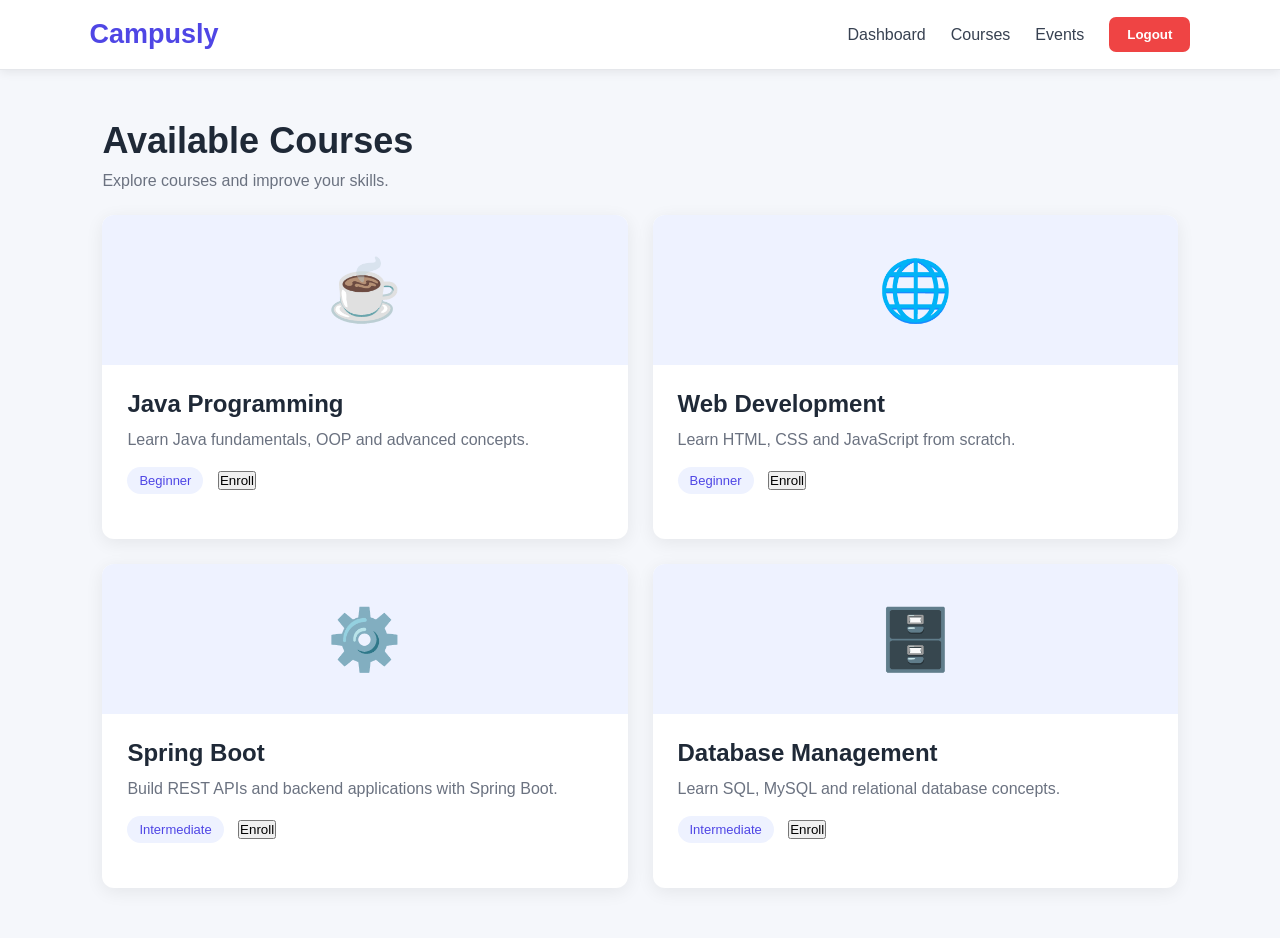
==== src/main/resources/static/courses.html @ 7990bd0c "completed student functionality" ====
<!DOCTYPE html>
<html lang="en">
<head>
    <meta charset="UTF-8">
    <meta name="viewport" content="width=device-width, initial-scale=1.0">
    <title>Campusly - Courses</title>
    <link rel="stylesheet" href="css/style.css">
</head>
<body>

<nav class="navbar">

    <div class="logo">Campusly</div>

    <div class="nav-links">
        <a href="dashboard.html">Dashboard</a>
        <a href="courses.html">Courses</a>
        <a href="events.html">Events</a>
        <button onclick="logout()" class="logout-btn">Logout</button>
    </div>

</nav>

<section class="page-section">

    <h1>Available Courses</h1>

    <p class="section-description">
        Explore courses and improve your skills.
    </p>

    <div class="course-container">

        <div class="course-card">
            <div class="course-image">☕</div>
            <div class="course-content">
                <h2>Java Programming</h2>
                <p>Learn Java fundamentals, OOP and advanced concepts.</p>
                <span>Beginner</span>
                <button class="primary-btn" onclick="enroll('Java Programming')">
                    Enroll
                </button>
            </div>
        </div>

        <div class="course-card">
            <div class="course-image">🌐</div>
            <div class="course-content">
                <h2>Web Development</h2>
                <p>Learn HTML, CSS and JavaScript from scratch.</p>
                <span>Beginner</span>
                <button class="primary-btn" onclick="enroll('Web Development')">
                    Enroll
                </button>
            </div>
        </div>

        <div class="course-card">
            <div class="course-image">⚙️</div>
            <div class="course-content">
                <h2>Spring Boot</h2>
                <p>Build REST APIs and backend applications with Spring Boot.</p>
                <span>Intermediate</span>
                <button class="primary-btn" onclick="enroll('Spring Boot')">
                    Enroll
                </button>
            </div>
        </div>

        <div class="course-card">
            <div class="course-image">🗄️</div>
            <div class="course-content">
                <h2>Database Management</h2>
                <p>Learn SQL, MySQL and relational database concepts.</p>
                <span>Intermediate</span>
                <button class="primary-btn" onclick="enroll('Database Management')">
                    Enroll
                </button>
            </div>
        </div>

    </div>

</section>

<script src="js/courses.js"></script>

</body>
</html>
---- src/main/resources/static/css/style.css ----
* {
    margin: 0;
    padding: 0;
    box-sizing: border-box;
}

body {
    font-family: Arial, sans-serif;
    background: #f5f7fb;
    color: #1f2937;
}

/* =========================
   NAVBAR
========================= */

.navbar,
.dashboard-navbar {
    height: 70px;
    padding: 0 7%;
    display: flex;
    align-items: center;
    justify-content: space-between;
    background: white;
    border-bottom: 1px solid #e5e7eb;
    box-shadow: 0 2px 10px rgba(0, 0, 0, 0.08);
}

.logo {
    font-size: 27px;
    font-weight: bold;
    color: #4f46e5;
}

.nav-links {
    display: flex;
    align-items: center;
    gap: 25px;
}

.nav-links a {
    text-decoration: none;
    color: #374151;
    font-weight: 500;
}

.nav-links a:hover {
    color: #4f46e5;
}

.login-btn {
    background: #4f46e5;
    color: white !important;
    padding: 10px 20px;
    border-radius: 7px;
}

.login-btn:hover {
    background: #4338ca;
}

/* =========================
   BUTTONS
========================= */

.btn {
    display: inline-block;
    padding: 11px 22px;
    border: none;
    border-radius: 8px;
    background: #2563eb;
    color: white;
    text-decoration: none;
    cursor: pointer;
    font-size: 15px;
    font-weight: 600;
}

.btn:hover {
    background: #1d4ed8;
}

.btn-outline {
    background: white;
    color: #2563eb;
    border: 1px solid #2563eb;
}

.btn-outline:hover {
    background: #2563eb;
    color: white;
}

.btn-large {
    padding: 14px 28px;
    font-size: 16px;
}

.btn-full {
    width: 100%;
}

.btn-danger {
    background: #dc2626;
}

.btn-danger:hover {
    background: #b91c1c;
}

/* =========================
   NAV RIGHT
========================= */

.nav-right,
.nav-buttons {
    display: flex;
    align-items: center;
    gap: 12px;
}

/* =========================
   ROLE BADGE
========================= */

.role-badge {
    display: inline-block;
    padding: 6px 12px;
    background: #dbeafe;
    color: #2563eb;
    border-radius: 20px;
    font-size: 13px;
    font-weight: bold;
}

/* =========================
   LOGOUT
========================= */

.logout-btn {
    background: #ef4444;
    color: white;
    border: none;
    padding: 10px 18px;
    border-radius: 7px;
    cursor: pointer;
    font-weight: bold;
}

.logout-btn:hover {
    background: #dc2626;
}

/* =========================
   HERO
========================= */

.hero {
    min-height: 560px;
    display: flex;
    align-items: center;
    justify-content: space-between;
    padding: 60px 8%;
    gap: 50px;
}

.hero-content {
    max-width: 650px;
}

.badge {
    display: inline-block;
    padding: 8px 14px;
    background: #dbeafe;
    color: #2563eb;
    border-radius: 20px;
    margin-bottom: 20px;
    font-size: 14px;
    font-weight: 600;
}

.hero-content h1 {
    font-size: 58px;
    line-height: 1.1;
    margin-bottom: 20px;
}

.hero-content h1 span {
    color: #4f46e5;
}

.hero-content p {
    font-size: 19px;
    line-height: 1.7;
    color: #6b7280;
    margin-bottom: 30px;
}

.hero-buttons {
    display: flex;
    gap: 15px;
}

.hero-card {
    width: 330px;
    background: white;
    padding: 50px 30px;
    text-align: center;
    border-radius: 20px;
    box-shadow: 0 10px 35px rgba(0, 0, 0, 0.1);
}

.hero-icon {
    font-size: 70px;
    margin-bottom: 20px;
}

.hero-card h2 {
    margin-bottom: 15px;
}

.hero-card p {
    color: #6b7280;
    line-height: 1.5;
}

/* =========================
   FEATURES
========================= */

.features {
    padding: 70px 8%;
    background: white;
    text-align: center;
}

.features h2 {
    font-size: 35px;
    margin-bottom: 40px;
}

.feature-container {
    display: grid;
    grid-template-columns: repeat(4, 1fr);
    gap: 25px;
}

.feature-card {
    background: #f8fafc;
    padding: 30px 20px;
    border-radius: 12px;
    text-decoration: none;
    color: inherit;
    transition: 0.3s;
}

.feature-card:hover {
    transform: translateY(-5px);
    box-shadow: 0 8px 25px rgba(0, 0, 0, 0.08);
}

.feature-icon {
    font-size: 40px;
    margin-bottom: 15px;
}

.feature-card h3 {
    margin-bottom: 10px;
}

.feature-card p {
    color: #6b7280;
    line-height: 1.5;
}

/* =========================
   AUTH
========================= */

.auth-page {
    min-height: 100vh;
    display: flex;
    justify-content: center;
    align-items: center;
    padding: 20px;
}

.auth-container {
    width: 100%;
    max-width: 450px;
}

.auth-card {
    width: 100%;
    background: white;
    padding: 40px;
    border-radius: 15px;
    box-shadow: 0 10px 35px rgba(0, 0, 0, 0.1);
}

.auth-logo {
    font-size: 26px;
    font-weight: bold;
    text-align: center;
    color: #4f46e5;
    margin-bottom: 25px;
}

.auth-card h1 {
    text-align: center;
    margin-bottom: 10px;
}

.auth-card > p {
    text-align: center;
    color: #6b7280;
    margin-bottom: 25px;
}

.auth-subtitle {
    text-align: center;
    color: #6b7280;
    margin-bottom: 30px;
}

/* =========================
   FORM
========================= */

.form-group {
    margin-bottom: 18px;
}

.form-group label,
.auth-card label {
    display: block;
    margin: 15px 0 7px;
    font-weight: 600;
}

.form-group input,
.form-group select,
.auth-card input,
.auth-card select {
    width: 100%;
    padding: 12px;
    border: 1px solid #d1d5db;
    border-radius: 7px;
    font-size: 15px;
    background: white;
}

.form-group input:focus,
.form-group select:focus,
.auth-card input:focus,
.auth-card select:focus {
    outline: none;
    border-color: #4f46e5;
}

.full-btn {
    width: 100%;
    margin-top: 20px;
}

.auth-link {
    margin-top: 20px;
    text-align: center;
    color: #6b7280;
}

.auth-link a {
    color: #4f46e5;
    text-decoration: none;
    font-weight: bold;
}

.back-link {
    display: block;
    text-align: center;
    margin-top: 20px;
    color: #4f46e5;
    text-decoration: none;
}

/* =========================
   MESSAGES
========================= */

.success {
    margin-top: 15px;
    padding: 10px;
    background: #dcfce7;
    color: #166534;
    border-radius: 7px;
}

.error {
    margin-top: 15px;
    padding: 10px;
    background: #fee2e2;
    color: #991b1b;
    border-radius: 7px;
}

/* =========================
   DASHBOARD
========================= */

.dashboard {
    padding: 50px 8%;
}

.dashboard-header {
    margin-bottom: 35px;
}

.dashboard-header h1 {
    margin-bottom: 10px;
}

.dashboard-header p {
    color: #6b7280;
}

.welcome {
    margin-bottom: 40px;
}

.small-text {
    color: #6b7280;
}

/* =========================
   DASHBOARD STATS
========================= */

.stats {
    display: grid;
    grid-template-columns: repeat(4, 1fr);
    gap: 20px;
    margin-bottom: 50px;
}

.stat-card {
    background: white;
    padding: 25px;
    border-radius: 12px;
    box-shadow: 0 3px 15px rgba(0, 0, 0, 0.06);
}

.stat-card strong {
    display: block;
    font-size: 32px;
    color: #4f46e5;
    margin: 10px 0;
}

.stat-card p {
    color: #6b7280;
}

.dashboard-section h2 {
    margin-bottom: 25px;
}

/* =========================
   DASHBOARD CARDS
========================= */

.dashboard-cards {
    display: grid;
    grid-template-columns: repeat(3, 1fr);
    gap: 25px;
}

.dashboard-card {
    background: white;
    padding: 30px;
    border-radius: 14px;
    border: 1px solid #e5e7eb;
}

.card-icon {
    font-size: 35px;
    margin-bottom: 15px;
}

.dashboard-card h2 {
    margin-bottom: 10px;
}

.dashboard-card p {
    color: #6b7280;
    margin-bottom: 20px;
}

/* =========================
   MODULES
========================= */

.container {
    width: 90%;
    max-width: 1200px;
    margin: auto;
    padding: 50px 0;
}

.welcome-section {
    margin-bottom: 45px;
}

.welcome-small {
    font-size: 13px;
    font-weight: bold;
    color: #6b7280;
    margin-bottom: 10px;
}

.welcome-section h1 {
    font-size: 42px;
    margin-bottom: 12px;
}

.welcome-section h1 span {
    color: #4f46e5;
}

.welcome-text {
    color: #6b7280;
    font-size: 17px;
}

.container h2 {
    font-size: 28px;
    margin-bottom: 8px;
}

.section-description {
    color: #6b7280;
    margin-bottom: 25px;
}

.modules-grid {
    display: grid;
    grid-template-columns: repeat(3, 1fr);
    gap: 25px;
}

.campus-modules {
    grid-template-columns: repeat(4, 1fr);
}

.module-card {
    background: white;
    border: 1px solid #e5e7eb;
    border-radius: 15px;
    padding: 25px;
    min-height: 240px;
    cursor: pointer;
    display: flex;
    flex-direction: column;
    transition: 0.2s;
}

.module-card:hover {
    transform: translateY(-7px);
    box-shadow: 0 10px 25px rgba(0, 0, 0, 0.1);
}

.module-icon {
    font-size: 42px;
    margin-bottom: 18px;
}

.module-card h3 {
    font-size: 20px;
    margin-bottom: 10px;
}

.module-card p {
    color: #6b7280;
    line-height: 1.5;
    flex: 1;
}

.module-card button {
    margin-top: 20px;
    width: fit-content;
    padding: 10px 18px;
    border: none;
    border-radius: 7px;
    background: #4f46e5;
    color: white;
    cursor: pointer;
    font-weight: bold;
}

.module-card button:hover {
    background: #4338ca;
}

/* =========================
   COURSES
========================= */

.page-section {
    padding: 50px 8%;
}

.page-section > h1 {
    font-size: 36px;
    margin-bottom: 10px;
}

.course-container {
    display: grid;
    grid-template-columns: repeat(2, 1fr);
    gap: 25px;
}

.course-card {
    background: white;
    border-radius: 12px;
    overflow: hidden;
    box-shadow: 0 4px 18px rgba(0, 0, 0, 0.07);
}

.course-image {
    background: #eef2ff;
    height: 150px;
    display: flex;
    align-items: center;
    justify-content: center;
    font-size: 60px;
}

.course-content {
    padding: 25px;
}

.course-content h2 {
    margin-bottom: 10px;
}

.course-content p {
    color: #6b7280;
    line-height: 1.5;
    margin-bottom: 15px;
}

.course-content span {
    display: inline-block;
    background: #eef2ff;
    color: #4f46e5;
    padding: 6px 12px;
    border-radius: 20px;
    font-size: 13px;
    margin-bottom: 20px;
    margin-right: 10px;
}

/* =========================
   EVENTS
========================= */

.event-container {
    display: grid;
    grid-template-columns: repeat(3, 1fr);
    gap: 25px;
}

.event-card {
    background: white;
    padding: 25px;
    border-radius: 12px;
    box-shadow: 0 4px 18px rgba(0, 0, 0, 0.07);
}

.event-date {
    color: #4f46e5;
    font-weight: bold;
    margin-bottom: 12px;
}

.event-card h2 {
    margin-bottom: 10px;
}

.event-card p {
    color: #6b7280;
    line-height: 1.5;
}

/* =========================
   CONTENT
========================= */

.content-section {
    margin-top: 40px;
    background: white;
    padding: 30px;
    border-radius: 14px;
}

.profile-box {
    margin-top: 20px;
    line-height: 2;
}

.event-list {
    display: grid;
    gap: 15px;
    margin-top: 20px;
}

/* =========================
   FOOTER
========================= */

footer {
    text-align: center;
    padding: 30px;
    background: #111827;
    color: white;
}

/* =========================
   TABLET
========================= */

@media (max-width: 900px) {

    .feature-container,
    .stats {
        grid-template-columns: repeat(2, 1fr);
    }

    .dashboard-cards {
        grid-template-columns: 1fr;
    }

    .modules-grid,
    .campus-modules {
        grid-template-columns: repeat(2, 1fr);
    }

    .course-container,
    .event-container {
        grid-template-columns: 1fr;
    }

    .hero {
        flex-direction: column;
        text-align: center;
    }

    .hero-buttons {
        justify-content: center;
    }

    .hero-content h1 {
        font-size: 48px;
    }
}

/* =========================
   MOBILE
========================= */

@media (max-width: 600px) {

    .navbar,
    .dashboard-navbar {
        padding: 0 20px;
    }

    .nav-links {
        gap: 10px;
    }

    .nav-links a:not(.login-btn) {
        display: none;
    }

    .features {
        padding: 50px 7%;
    }

    .feature-container,
    .stats,
    .modules-grid,
    .campus-modules {
        grid-template-columns: 1fr;
    }

    .hero {
        padding: 50px 7%;
    }

    .hero-content h1 {
        font-size: 40px;
    }

    .hero-content p {
        font-size: 17px;
    }

    .hero-buttons {
        flex-direction: column;
        align-items: stretch;
    }

    .hero-buttons .btn {
        width: 100%;
        text-align: center;
    }

    .hero-card {
        width: 100%;
        max-width: 330px;
    }

    .auth-card {
        padding: 25px;
    }

    .page-section {
        padding: 40px 7%;
    }

    .dashboard {
        padding: 40px 7%;
    }

    .container {
        width: 90%;
        padding: 40px 0;
    }

    .welcome-section h1 {
        font-size: 30px;
    }
}
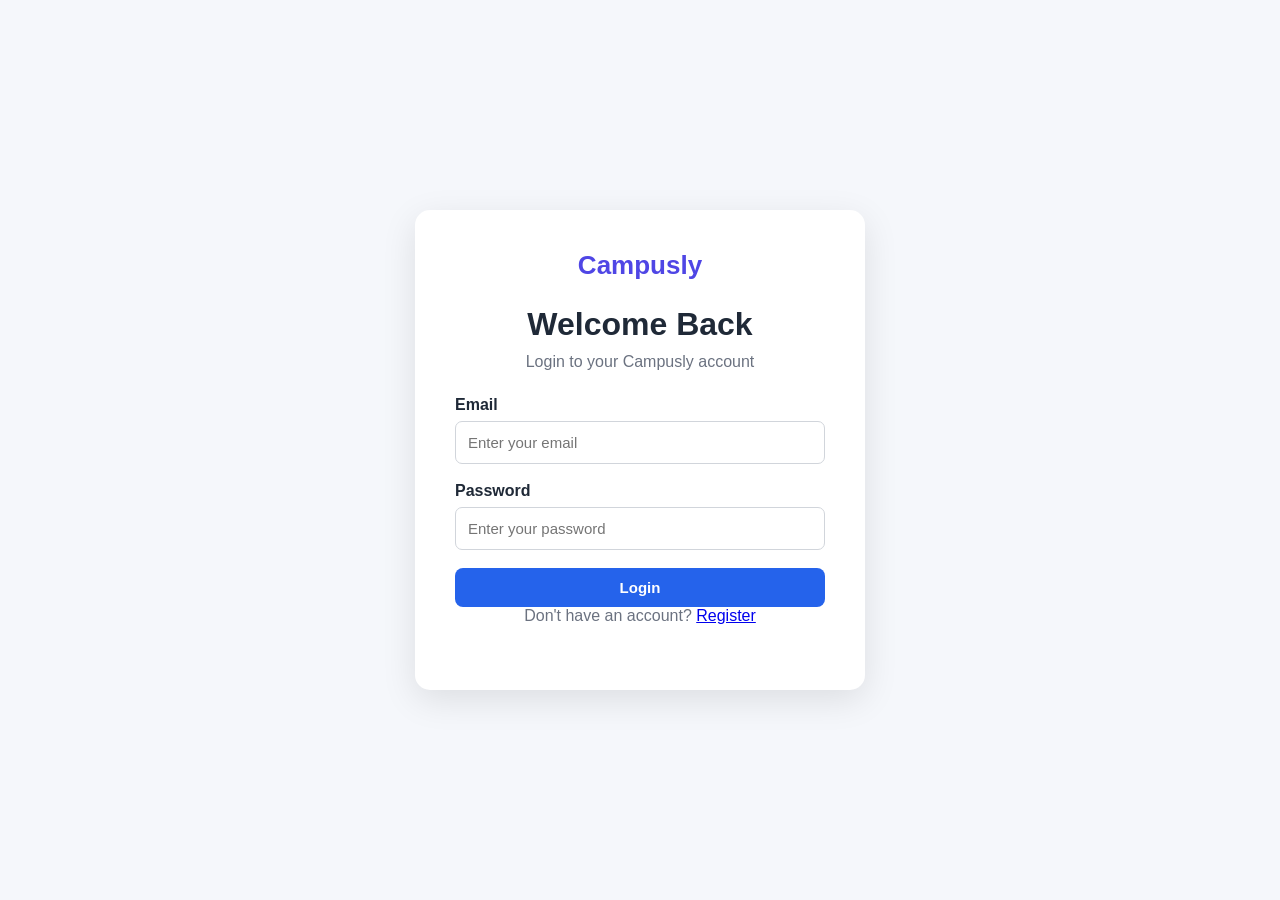
==== commit ae7c63f9: "updated" ====
--- a/src/main/resources/static/courses.html
+++ b/src/main/resources/static/courses.html
@@ -1,89 +1,84 @@
 <!DOCTYPE html>
 <html lang="en">
+
 <head>
+
     <meta charset="UTF-8">
-    <meta name="viewport" content="width=device-width, initial-scale=1.0">
+
+    <meta
+        name="viewport"
+        content="width=device-width, initial-scale=1.0">
+
     <title>Campusly - Courses</title>
-    <link rel="stylesheet" href="css/style.css">
+
+    <link
+        rel="stylesheet"
+        href="css/style.css">
+
 </head>
+
 <body>
 
 <nav class="navbar">
 
-    <div class="logo">Campusly</div>
+    <div class="logo">
+        Campusly
+    </div>
 
     <div class="nav-links">
-        <a href="dashboard.html">Dashboard</a>
-        <a href="courses.html">Courses</a>
-        <a href="events.html">Events</a>
-        <button onclick="logout()" class="logout-btn">Logout</button>
+
+        <a href="dashboard.html">
+            Dashboard
+        </a>
+
+        <a href="courses.html">
+            Courses
+        </a>
+
+        <a href="events.html">
+            Events
+        </a>
+
+        <button
+            onclick="logout()"
+            class="logout-btn">
+
+            Logout
+
+        </button>
+
     </div>
 
 </nav>
 
+
 <section class="page-section">
 
-    <h1>Available Courses</h1>
+    <h1>
+        Available Courses
+    </h1>
 
     <p class="section-description">
-        Explore courses and improve your skills.
+        Explore courses added by our mentors
+        and improve your skills.
     </p>
 
-    <div class="course-container">
 
-        <div class="course-card">
-            <div class="course-image">☕</div>
-            <div class="course-content">
-                <h2>Java Programming</h2>
-                <p>Learn Java fundamentals, OOP and advanced concepts.</p>
-                <span>Beginner</span>
-                <button class="primary-btn" onclick="enroll('Java Programming')">
-                    Enroll
-                </button>
-            </div>
-        </div>
+    <div
+        id="courseContainer"
+        class="course-container">
 
-        <div class="course-card">
-            <div class="course-image">🌐</div>
-            <div class="course-content">
-                <h2>Web Development</h2>
-                <p>Learn HTML, CSS and JavaScript from scratch.</p>
-                <span>Beginner</span>
-                <button class="primary-btn" onclick="enroll('Web Development')">
-                    Enroll
-                </button>
-            </div>
-        </div>
-
-        <div class="course-card">
-            <div class="course-image">⚙️</div>
-            <div class="course-content">
-                <h2>Spring Boot</h2>
-                <p>Build REST APIs and backend applications with Spring Boot.</p>
-                <span>Intermediate</span>
-                <button class="primary-btn" onclick="enroll('Spring Boot')">
-                    Enroll
-                </button>
-            </div>
-        </div>
-
-        <div class="course-card">
-            <div class="course-image">🗄️</div>
-            <div class="course-content">
-                <h2>Database Management</h2>
-                <p>Learn SQL, MySQL and relational database concepts.</p>
-                <span>Intermediate</span>
-                <button class="primary-btn" onclick="enroll('Database Management')">
-                    Enroll
-                </button>
-            </div>
-        </div>
+        <p>
+            Loading courses...
+        </p>
 
     </div>
 
 </section>
 
+
 <script src="js/courses.js"></script>
 
 </body>
+
 </html>
